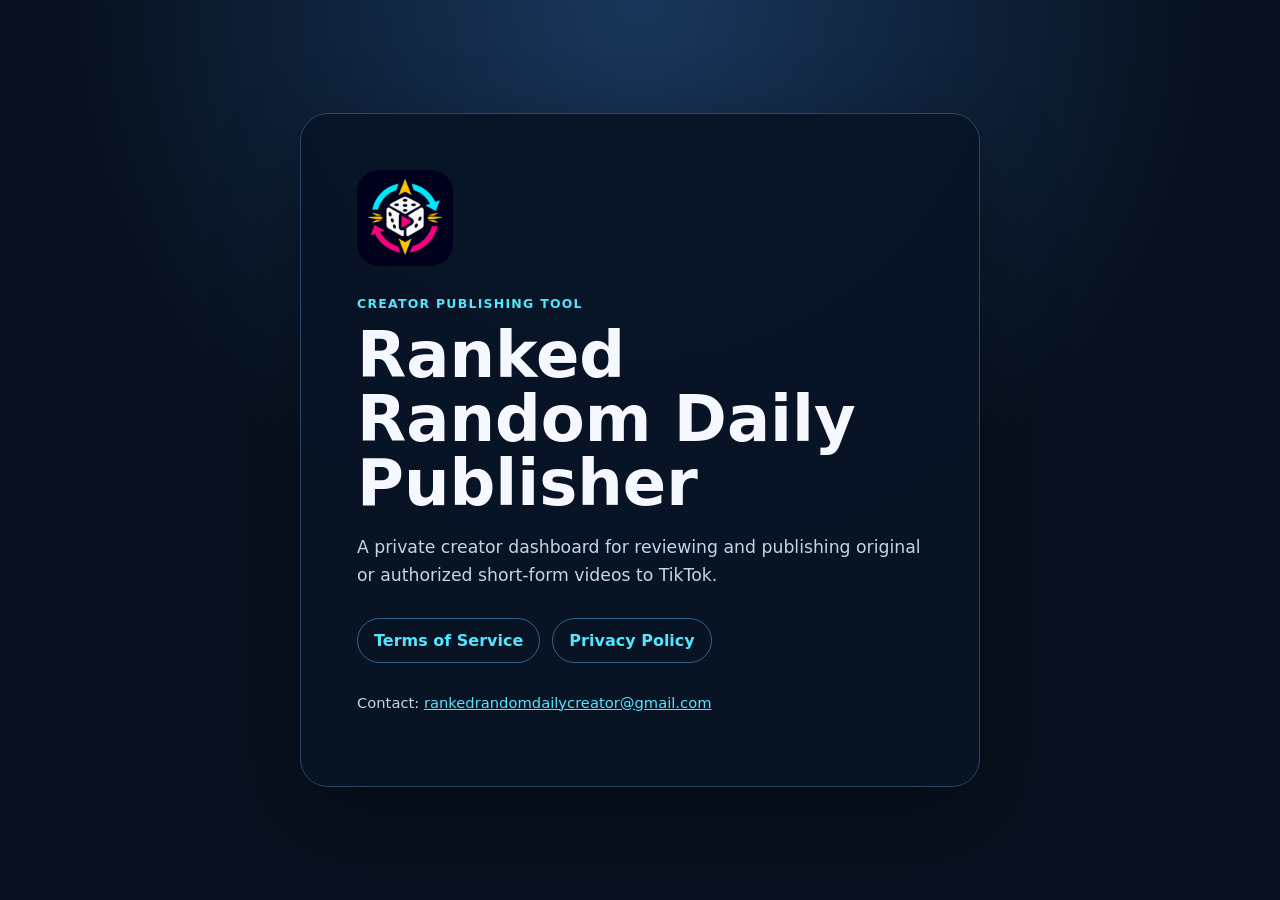
==== ranked-random-daily/index.html @ 570b4dba "Add Ranked Random Daily publisher pages" ====
<!doctype html>
<html lang="en">
<head>
  <meta charset="utf-8">
  <meta name="viewport" content="width=device-width,initial-scale=1">
  <title>Ranked Random Daily Publisher</title>
  <link rel="stylesheet" href="style.css">
</head>
<body>
  <main class="card">
    <img class="icon" src="icon.png" alt="Ranked Random Daily icon">
    <p class="eyebrow">Creator publishing tool</p>
    <h1>Ranked Random Daily Publisher</h1>
    <p>A private creator dashboard for reviewing and publishing original or authorized short-form videos to TikTok.</p>
    <nav><a href="terms/">Terms of Service</a><a href="privacy/">Privacy Policy</a></nav>
    <p class="contact">Contact: <a href="mailto:rankedrandomdailycreator@gmail.com">rankedrandomdailycreator@gmail.com</a></p>
  </main>
</body>
</html>
---- ranked-random-daily/style.css ----
:root { color-scheme: dark; font-family: Inter, ui-sans-serif, system-ui, sans-serif; background: #07111f; color: #f6f8ff; }
* { box-sizing: border-box; }
body { min-height: 100vh; margin: 0; display: grid; place-items: center; padding: 28px; background: radial-gradient(circle at top, #19375c 0, #07111f 52%); }
.card { width: min(680px, 100%); padding: clamp(28px, 6vw, 56px); border: 1px solid #2c4869; border-radius: 28px; background: rgba(8, 20, 37, .92); box-shadow: 0 28px 80px rgba(0,0,0,.35); }
.icon { width: 96px; height: 96px; border-radius: 22px; }
.eyebrow { margin: 24px 0 8px; color: #52e5ff; font-weight: 700; letter-spacing: .1em; text-transform: uppercase; font-size: .78rem; }
h1 { margin: 0 0 18px; font-size: clamp(2rem, 7vw, 4rem); line-height: 1; }
p { color: #c6d4e6; font-size: 1.08rem; line-height: 1.65; }
nav { display: flex; flex-wrap: wrap; gap: 12px; margin: 28px 0; }
a { color: #52e5ff; }
nav a { padding: 12px 16px; border: 1px solid #35628a; border-radius: 999px; text-decoration: none; font-weight: 700; }
.contact { font-size: .92rem; }
article h1 { font-size: clamp(2rem, 6vw, 3.4rem); }
article h2 { margin-top: 30px; }
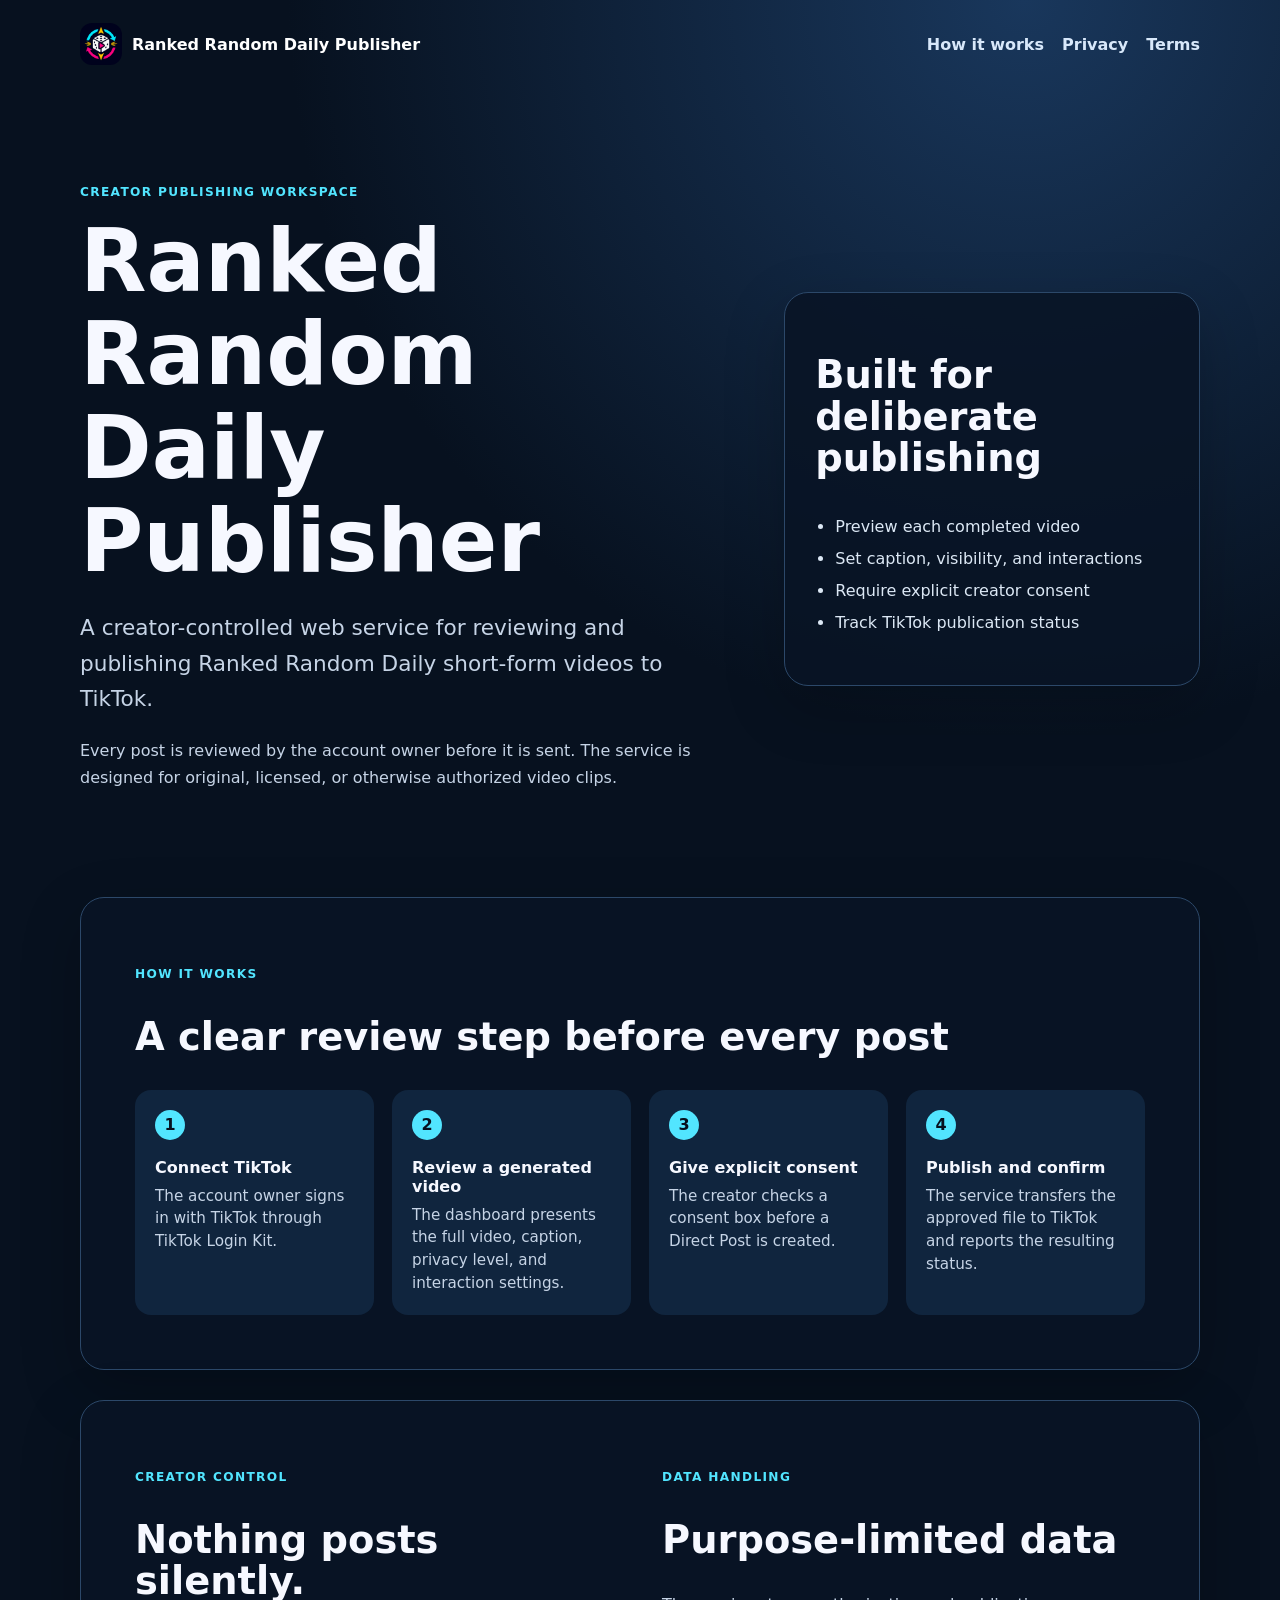
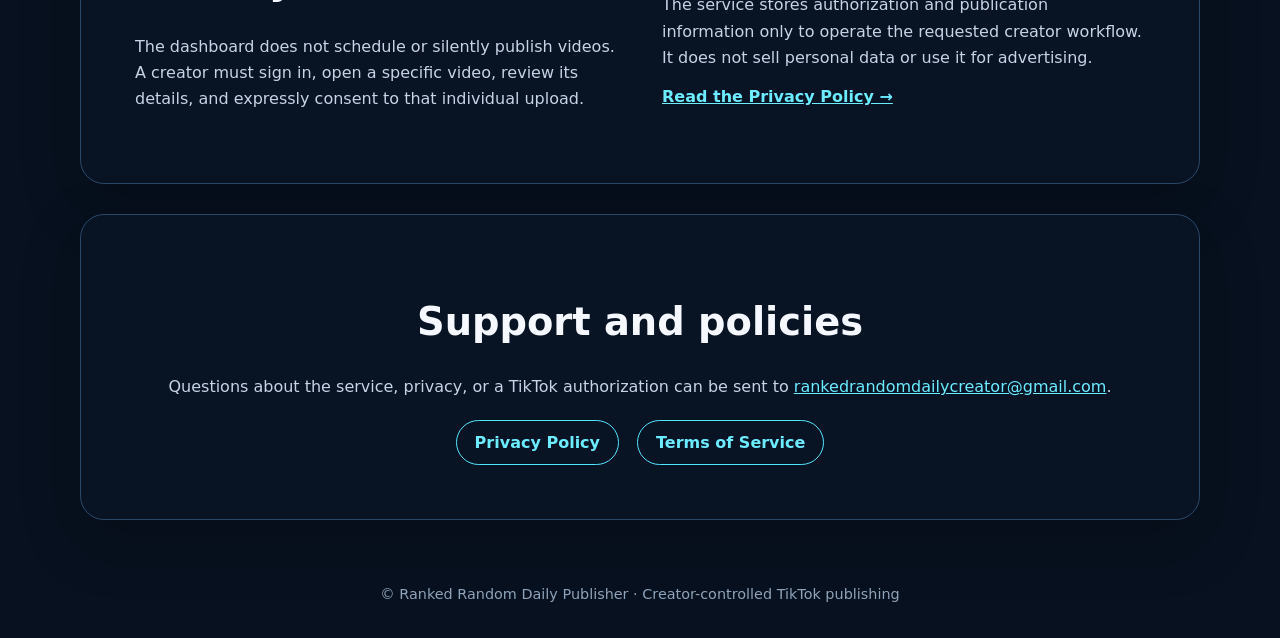
==== commit 236efe53: "Expand Ranked Random Daily Publisher website" ====
--- a/ranked-random-daily/index.html
+++ b/ranked-random-daily/index.html
@@ -7,13 +7,27 @@
   <link rel="stylesheet" href="style.css">
 </head>
 <body>
-  <main class="card">
-    <img class="icon" src="icon.png" alt="Ranked Random Daily icon">
-    <p class="eyebrow">Creator publishing tool</p>
-    <h1>Ranked Random Daily Publisher</h1>
-    <p>A private creator dashboard for reviewing and publishing original or authorized short-form videos to TikTok.</p>
-    <nav><a href="terms/">Terms of Service</a><a href="privacy/">Privacy Policy</a></nav>
-    <p class="contact">Contact: <a href="mailto:rankedrandomdailycreator@gmail.com">rankedrandomdailycreator@gmail.com</a></p>
+  <header class="site-header">
+    <a class="brand" href="./"><img class="icon" src="icon.png" alt="Ranked Random Daily Publisher icon"> Ranked Random Daily Publisher</a>
+    <nav><a href="#how-it-works">How it works</a><a href="#privacy">Privacy</a><a href="terms/">Terms</a></nav>
+  </header>
+  <main>
+    <section class="hero">
+      <div>
+        <p class="eyebrow">Creator publishing workspace</p>
+        <h1>Ranked Random Daily Publisher</h1>
+        <p class="lead">A creator-controlled web service for reviewing and publishing Ranked Random Daily short-form videos to TikTok.</p>
+        <p>Every post is reviewed by the account owner before it is sent. The service is designed for original, licensed, or otherwise authorized video clips.</p>
+      </div>
+      <aside class="product-card"><h2>Built for deliberate publishing</h2><ul><li>Preview each completed video</li><li>Set caption, visibility, and interactions</li><li>Require explicit creator consent</li><li>Track TikTok publication status</li></ul></aside>
+    </section>
+    <section id="how-it-works" class="section">
+      <p class="eyebrow">How it works</p><h2>A clear review step before every post</h2>
+      <ol class="steps"><li><strong>Connect TikTok</strong><span>The account owner signs in with TikTok through TikTok Login Kit.</span></li><li><strong>Review a generated video</strong><span>The dashboard presents the full video, caption, privacy level, and interaction settings.</span></li><li><strong>Give explicit consent</strong><span>The creator checks a consent box before a Direct Post is created.</span></li><li><strong>Publish and confirm</strong><span>The service transfers the approved file to TikTok and reports the resulting status.</span></li></ol>
+    </section>
+    <section class="section split"><div><p class="eyebrow">Creator control</p><h2>Nothing posts silently.</h2><p>The dashboard does not schedule or silently publish videos. A creator must sign in, open a specific video, review its details, and expressly consent to that individual upload.</p></div><div><p class="eyebrow">Data handling</p><h2>Purpose-limited data</h2><p>The service stores authorization and publication information only to operate the requested creator workflow. It does not sell personal data or use it for advertising.</p><a class="text-link" href="privacy/">Read the Privacy Policy →</a></div></section>
+    <section id="privacy" class="section contact-card"><h2>Support and policies</h2><p>Questions about the service, privacy, or a TikTok authorization can be sent to <a href="mailto:rankedrandomdailycreator@gmail.com">rankedrandomdailycreator@gmail.com</a>.</p><nav><a class="button" href="privacy/">Privacy Policy</a><a class="button" href="terms/">Terms of Service</a></nav></section>
   </main>
+  <footer>© Ranked Random Daily Publisher · Creator-controlled TikTok publishing</footer>
 </body>
 </html>
--- a/ranked-random-daily/style.css
+++ b/ranked-random-daily/style.css
@@ -1,14 +1,7 @@
 :root { color-scheme: dark; font-family: Inter, ui-sans-serif, system-ui, sans-serif; background: #07111f; color: #f6f8ff; }
-* { box-sizing: border-box; }
-body { min-height: 100vh; margin: 0; display: grid; place-items: center; padding: 28px; background: radial-gradient(circle at top, #19375c 0, #07111f 52%); }
-.card { width: min(680px, 100%); padding: clamp(28px, 6vw, 56px); border: 1px solid #2c4869; border-radius: 28px; background: rgba(8, 20, 37, .92); box-shadow: 0 28px 80px rgba(0,0,0,.35); }
-.icon { width: 96px; height: 96px; border-radius: 22px; }
-.eyebrow { margin: 24px 0 8px; color: #52e5ff; font-weight: 700; letter-spacing: .1em; text-transform: uppercase; font-size: .78rem; }
-h1 { margin: 0 0 18px; font-size: clamp(2rem, 7vw, 4rem); line-height: 1; }
-p { color: #c6d4e6; font-size: 1.08rem; line-height: 1.65; }
-nav { display: flex; flex-wrap: wrap; gap: 12px; margin: 28px 0; }
-a { color: #52e5ff; }
-nav a { padding: 12px 16px; border: 1px solid #35628a; border-radius: 999px; text-decoration: none; font-weight: 700; }
-.contact { font-size: .92rem; }
-article h1 { font-size: clamp(2rem, 6vw, 3.4rem); }
-article h2 { margin-top: 30px; }
+* { box-sizing: border-box; } body { margin: 0; background: radial-gradient(circle at 80% 0%, #19375c 0, #07111f 46rem); } a { color: #6cecff; } p { color: #c6d4e6; line-height: 1.65; } h1,h2 { line-height: 1.08; } h2 { font-size: clamp(1.6rem, 3vw, 2.4rem); }
+.site-header, main, footer { width: min(1120px, calc(100% - 40px)); margin: auto; }.site-header { display:flex; justify-content:space-between; align-items:center; gap:24px; min-height:88px; }.brand { display:flex; align-items:center; gap:10px; color:#fff; font-weight:800; text-decoration:none; }.icon { width:42px; height:42px; border-radius:12px; }.site-header nav, .contact-card nav { display:flex; flex-wrap:wrap; gap:18px; }.site-header nav a { color:#d8e8fa; text-decoration:none; font-weight:700; }
+.hero { display:grid; grid-template-columns:1.35fr .85fr; gap:44px; padding:82px 0 60px; align-items:center; }.eyebrow { color:#52e5ff; font-weight:800; letter-spacing:.11em; text-transform:uppercase; font-size:.76rem; }.hero h1 { font-size:clamp(3rem, 7vw, 5.4rem); margin:.15em 0; }.lead { font-size:1.35rem; max-width:650px; }.product-card,.section,.card { border:1px solid #2c4869; background:rgba(8,20,37,.88); border-radius:24px; box-shadow:0 20px 60px rgba(0,0,0,.22); }.product-card { padding:30px; }.product-card ul { padding-left:20px; color:#dce8f5; line-height:2; }
+.section { padding:clamp(28px,5vw,54px); margin:30px 0; }.steps { display:grid; grid-template-columns:repeat(4,1fr); gap:18px; list-style:none; padding:0; margin:30px 0 0; counter-reset:flow; }.steps li { counter-increment:flow; padding:20px; border-radius:16px; background:#10253e; }.steps li::before { content:counter(flow); display:grid; place-items:center; width:30px; height:30px; border-radius:50%; background:#52e5ff; color:#07111f; font-weight:900; margin-bottom:18px; }.steps strong,.steps span { display:block; }.steps span { color:#c6d4e6; margin-top:8px; font-size:.95rem; line-height:1.5; }.split { display:grid; grid-template-columns:1fr 1fr; gap:44px; }.contact-card { text-align:center; margin-bottom:56px; }.contact-card nav { justify-content:center; margin-top:20px; }.button { padding:12px 18px; border:1px solid #52e5ff; border-radius:999px; color:#6cecff; text-decoration:none; font-weight:800; }.text-link { font-weight:800; } footer { padding:10px 0 36px; color:#8fa3ba; font-size:.9rem; text-align:center; }
+.card { width:min(760px,calc(100% - 40px)); margin:70px auto; padding:clamp(28px,6vw,56px); }.card h1 { font-size:clamp(2rem,6vw,3.4rem); }.card h2 { margin-top:32px; font-size:1.35rem; }
+@media (max-width:760px) { .site-header,.hero,.split { display:block; }.site-header { padding:18px 0; }.site-header nav { margin-top:16px; }.hero { padding:45px 0 30px; }.product-card { margin-top:28px; }.steps { grid-template-columns:1fr; }.section { margin:20px 0; } }
